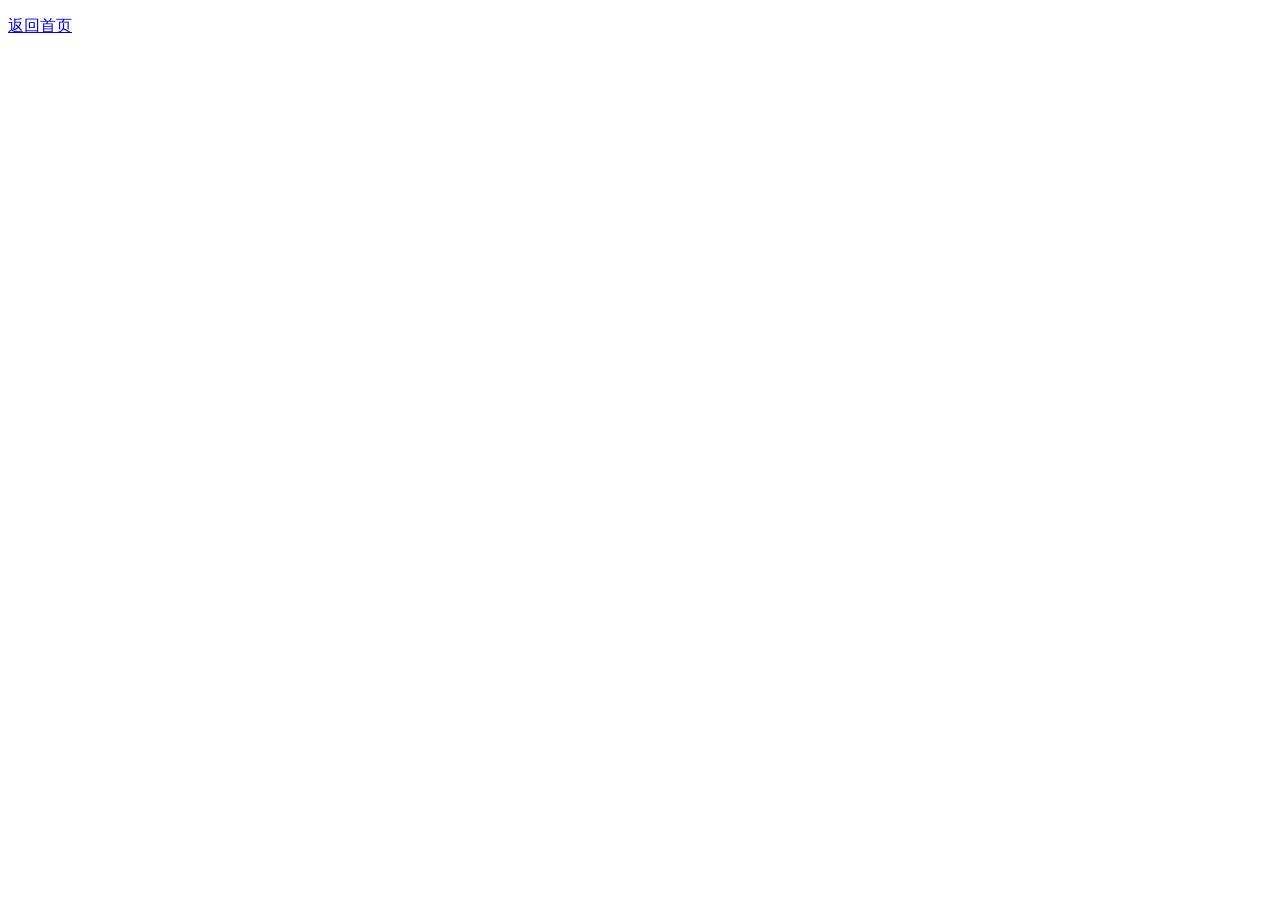
==== src/main/webapp/account-rooms/index.html @ 725707d1 "搭建共享研讨间预约平台 Web 开发框架" ====
<!doctype html>
<html lang="zh-CN">
<head>
    <meta charset="utf-8">
    <meta name="viewport" content="width=device-width, initial-scale=1">
    <title>用户与房间</title>
</head>
<body>
    <p><a href="../">返回首页</a></p>
    <main>
        <!-- TODO(沈玉婷)：在这里添加本模块页面，也可以在当前目录新增页面和脚本。 -->
    </main>
</body>
</html>
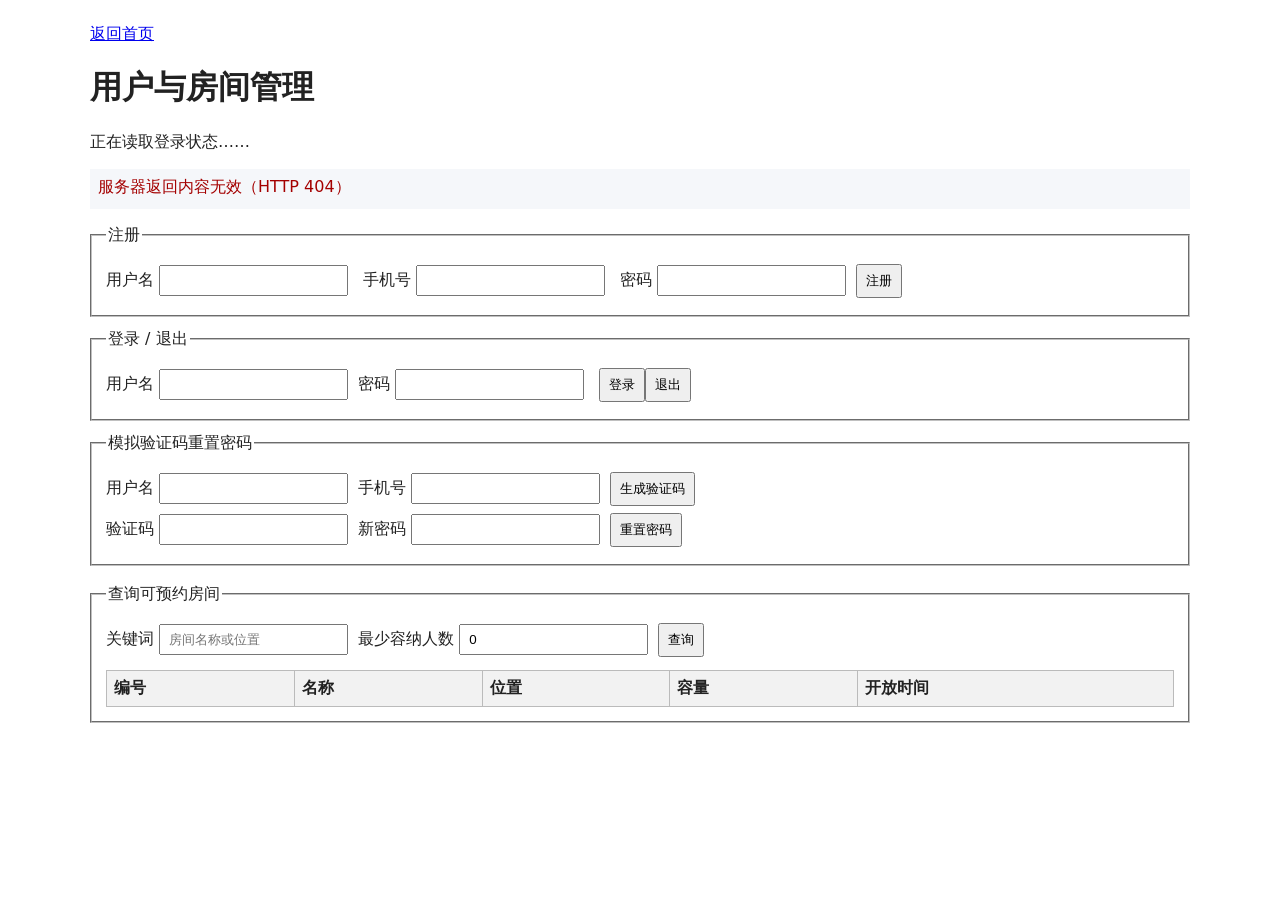
==== commit 82a9b27a: "实现用户与房间管理模块" ====
--- a/src/main/webapp/account-rooms/index.html
+++ b/src/main/webapp/account-rooms/index.html
@@ -3,12 +3,59 @@
 <head>
     <meta charset="utf-8">
     <meta name="viewport" content="width=device-width, initial-scale=1">
-    <title>用户与房间</title>
+    <title>用户与房间管理</title>
+    <style>
+        body { font-family: system-ui, sans-serif; max-width: 1100px; margin: 24px auto; padding: 0 16px; color: #222; }
+        nav, section { margin-bottom: 18px; } fieldset { margin: 12px 0; padding: 14px; }
+        label { display: inline-block; margin: 5px 10px 5px 0; } input, select, button { padding: 6px 8px; }
+        button { cursor: pointer; } table { width: 100%; border-collapse: collapse; margin-top: 10px; }
+        th, td { border: 1px solid #bbb; padding: 7px; text-align: left; } th { background: #f2f2f2; }
+        #message { min-height: 24px; padding: 8px; background: #f5f7fa; white-space: pre-wrap; }
+        .hidden { display: none; } .danger { color: #a40000; } .ok { color: #087c36; }
+    </style>
 </head>
 <body>
-    <p><a href="../">返回首页</a></p>
-    <main>
-        <!-- TODO(沈玉婷)：在这里添加本模块页面，也可以在当前目录新增页面和脚本。 -->
-    </main>
+<nav><a href="../">返回首页</a></nav>
+<h1>用户与房间管理</h1>
+<p id="session">正在读取登录状态……</p>
+<p id="message" aria-live="polite"></p>
+
+<section>
+    <fieldset><legend>注册</legend><form data-api="register">
+        <label>用户名 <input name="username" required pattern="[A-Za-z0-9_]{3,32}"></label>
+        <label>手机号 <input name="phone" required pattern="1[3-9][0-9]{9}"></label>
+        <label>密码 <input name="password" type="password" required minlength="8"></label><button>注册</button>
+    </form></fieldset>
+    <fieldset><legend>登录 / 退出</legend><form data-api="login">
+        <label>用户名 <input name="username" required></label><label>密码 <input name="password" type="password" required></label>
+        <button>登录</button><button type="button" id="logout">退出</button>
+    </form></fieldset>
+    <fieldset><legend>模拟验证码重置密码</legend>
+        <form id="reset-request"><label>用户名 <input name="username" required></label><label>手机号 <input name="phone" required></label><button>生成验证码</button></form>
+        <form id="reset-confirm"><label>验证码 <input name="code" required maxlength="6"></label><label>新密码 <input name="new_password" type="password" required minlength="8"></label><button>重置密码</button></form>
+    </fieldset>
+</section>
+
+<section><fieldset><legend>查询可预约房间</legend>
+    <form id="search"><label>关键词 <input name="keyword" placeholder="房间名称或位置"></label><label>最少容纳人数 <input name="min_capacity" type="number" min="0" value="0"></label><button>查询</button></form>
+    <table><thead><tr><th>编号</th><th>名称</th><th>位置</th><th>容量</th><th>开放时间</th></tr></thead><tbody id="rooms"></tbody></table>
+</fieldset></section>
+
+<section id="admin" class="hidden">
+    <fieldset><legend>房管：新增或编辑房间</legend><form id="room-save">
+        <label>房间编号 <input name="room_id" type="number" min="1" placeholder="新增时留空"></label>
+        <label>名称 <input name="room_name" required></label><label>位置 <input name="location" required></label>
+        <label>容量 <input name="capacity" type="number" min="1" required></label><label>开放时间 <input name="opening_hours" value="08:00-22:00" required></label>
+        <label class="super-only">房管用户编号 <input name="manager_user_id" type="number" min="1"></label><button>保存</button>
+    </form></fieldset>
+    <fieldset><legend>房管：上下架与维护</legend><form id="room-status">
+        <label>房间编号 <input name="room_id" type="number" min="1" required></label>
+        <label>上架状态 <select name="listing_status"><option>LISTED</option><option>UNLISTED</option></select></label>
+        <label>维护状态 <select name="maintenance_status"><option>NORMAL</option><option>MAINTENANCE</option></select></label><button>更新状态</button>
+    </form><button id="admin-refresh">刷新管理列表</button>
+    <table><thead><tr><th>编号</th><th>名称</th><th>位置</th><th>容量</th><th>开放时间</th><th>上架</th><th>维护</th><th>房管</th></tr></thead><tbody id="admin-rooms"></tbody></table>
+    </fieldset>
+</section>
+<script src="account-rooms.js"></script>
 </body>
 </html>
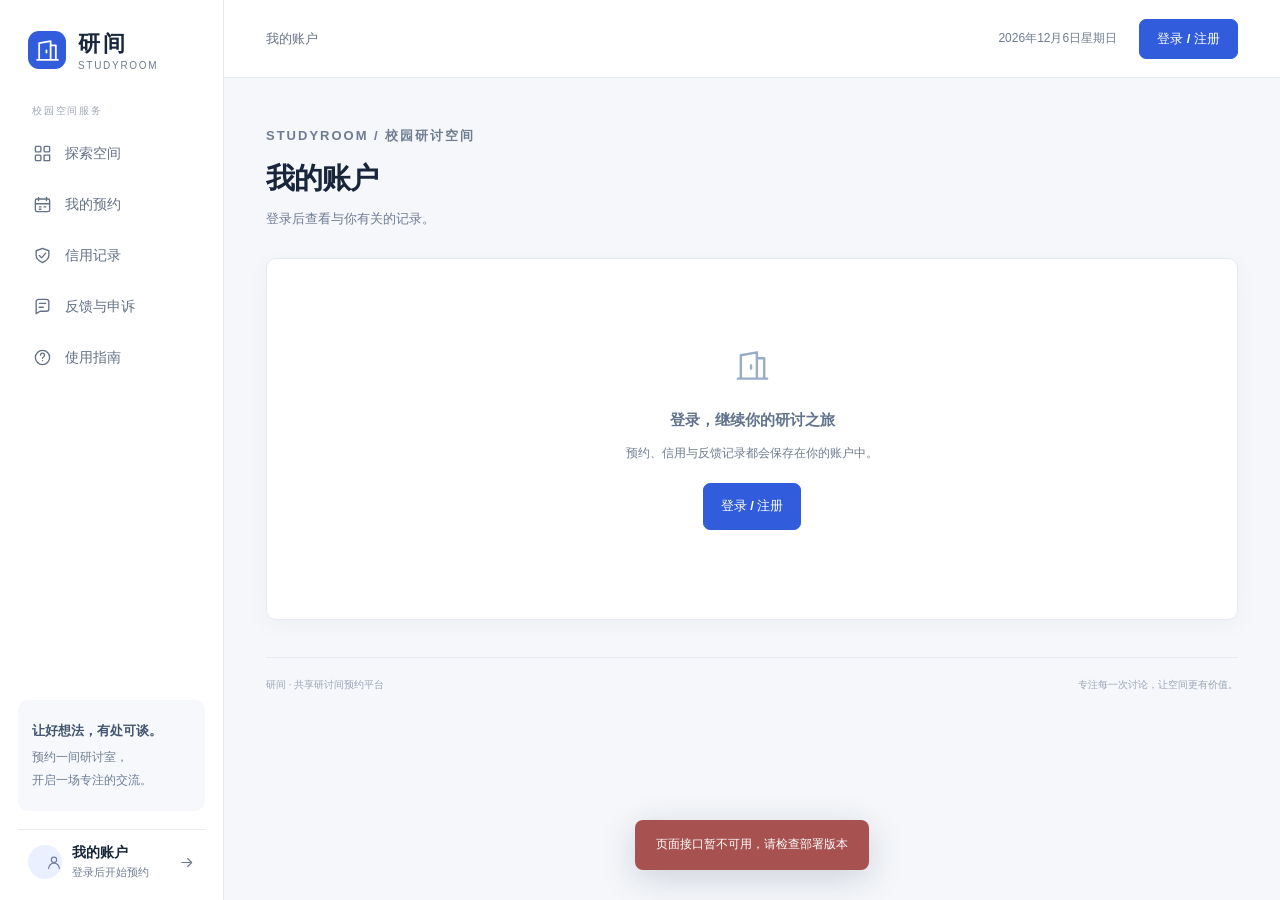
==== commit 9cc6b200: "Build unified responsive booking interface and verify real browser flows" ====
--- a/src/main/webapp/account-rooms/index.html
+++ b/src/main/webapp/account-rooms/index.html
@@ -1,61 +1,2 @@
 <!doctype html>
-<html lang="zh-CN">
-<head>
-    <meta charset="utf-8">
-    <meta name="viewport" content="width=device-width, initial-scale=1">
-    <title>用户与房间管理</title>
-    <style>
-        body { font-family: system-ui, sans-serif; max-width: 1100px; margin: 24px auto; padding: 0 16px; color: #222; }
-        nav, section { margin-bottom: 18px; } fieldset { margin: 12px 0; padding: 14px; }
-        label { display: inline-block; margin: 5px 10px 5px 0; } input, select, button { padding: 6px 8px; }
-        button { cursor: pointer; } table { width: 100%; border-collapse: collapse; margin-top: 10px; }
-        th, td { border: 1px solid #bbb; padding: 7px; text-align: left; } th { background: #f2f2f2; }
-        #message { min-height: 24px; padding: 8px; background: #f5f7fa; white-space: pre-wrap; }
-        .hidden { display: none; } .danger { color: #a40000; } .ok { color: #087c36; }
-    </style>
-</head>
-<body>
-<nav><a href="../">返回首页</a></nav>
-<h1>用户与房间管理</h1>
-<p id="session">正在读取登录状态……</p>
-<p id="message" aria-live="polite"></p>
-
-<section>
-    <fieldset><legend>注册</legend><form data-api="register">
-        <label>用户名 <input name="username" required pattern="[A-Za-z0-9_]{3,32}"></label>
-        <label>手机号 <input name="phone" required pattern="1[3-9][0-9]{9}"></label>
-        <label>密码 <input name="password" type="password" required minlength="8"></label><button>注册</button>
-    </form></fieldset>
-    <fieldset><legend>登录 / 退出</legend><form data-api="login">
-        <label>用户名 <input name="username" required></label><label>密码 <input name="password" type="password" required></label>
-        <button>登录</button><button type="button" id="logout">退出</button>
-    </form></fieldset>
-    <fieldset><legend>模拟验证码重置密码</legend>
-        <form id="reset-request"><label>用户名 <input name="username" required></label><label>手机号 <input name="phone" required></label><button>生成验证码</button></form>
-        <form id="reset-confirm"><label>验证码 <input name="code" required maxlength="6"></label><label>新密码 <input name="new_password" type="password" required minlength="8"></label><button>重置密码</button></form>
-    </fieldset>
-</section>
-
-<section><fieldset><legend>查询可预约房间</legend>
-    <form id="search"><label>关键词 <input name="keyword" placeholder="房间名称或位置"></label><label>最少容纳人数 <input name="min_capacity" type="number" min="0" value="0"></label><button>查询</button></form>
-    <table><thead><tr><th>编号</th><th>名称</th><th>位置</th><th>容量</th><th>开放时间</th></tr></thead><tbody id="rooms"></tbody></table>
-</fieldset></section>
-
-<section id="admin" class="hidden">
-    <fieldset><legend>房管：新增或编辑房间</legend><form id="room-save">
-        <label>房间编号 <input name="room_id" type="number" min="1" placeholder="新增时留空"></label>
-        <label>名称 <input name="room_name" required></label><label>位置 <input name="location" required></label>
-        <label>容量 <input name="capacity" type="number" min="1" required></label><label>开放时间 <input name="opening_hours" value="08:00-22:00" required></label>
-        <label class="super-only">房管用户编号 <input name="manager_user_id" type="number" min="1"></label><button>保存</button>
-    </form></fieldset>
-    <fieldset><legend>房管：上下架与维护</legend><form id="room-status">
-        <label>房间编号 <input name="room_id" type="number" min="1" required></label>
-        <label>上架状态 <select name="listing_status"><option>LISTED</option><option>UNLISTED</option></select></label>
-        <label>维护状态 <select name="maintenance_status"><option>NORMAL</option><option>MAINTENANCE</option></select></label><button>更新状态</button>
-    </form><button id="admin-refresh">刷新管理列表</button>
-    <table><thead><tr><th>编号</th><th>名称</th><th>位置</th><th>容量</th><th>开放时间</th><th>上架</th><th>维护</th><th>房管</th></tr></thead><tbody id="admin-rooms"></tbody></table>
-    </fieldset>
-</section>
-<script src="account-rooms.js"></script>
-</body>
-</html>
+<html lang="zh-CN"><head><meta charset="UTF-8"><meta name="viewport" content="width=device-width,initial-scale=1"><title>研间 · 共享研讨间预约平台</title><meta http-equiv="refresh" content="0;url=../?view=account#account"></head><body><p><a href="../?view=account#account">进入共享研讨间预约平台</a></p><script>location.replace(new URL('../?view=account#account',location.href).href);</script></body></html>
